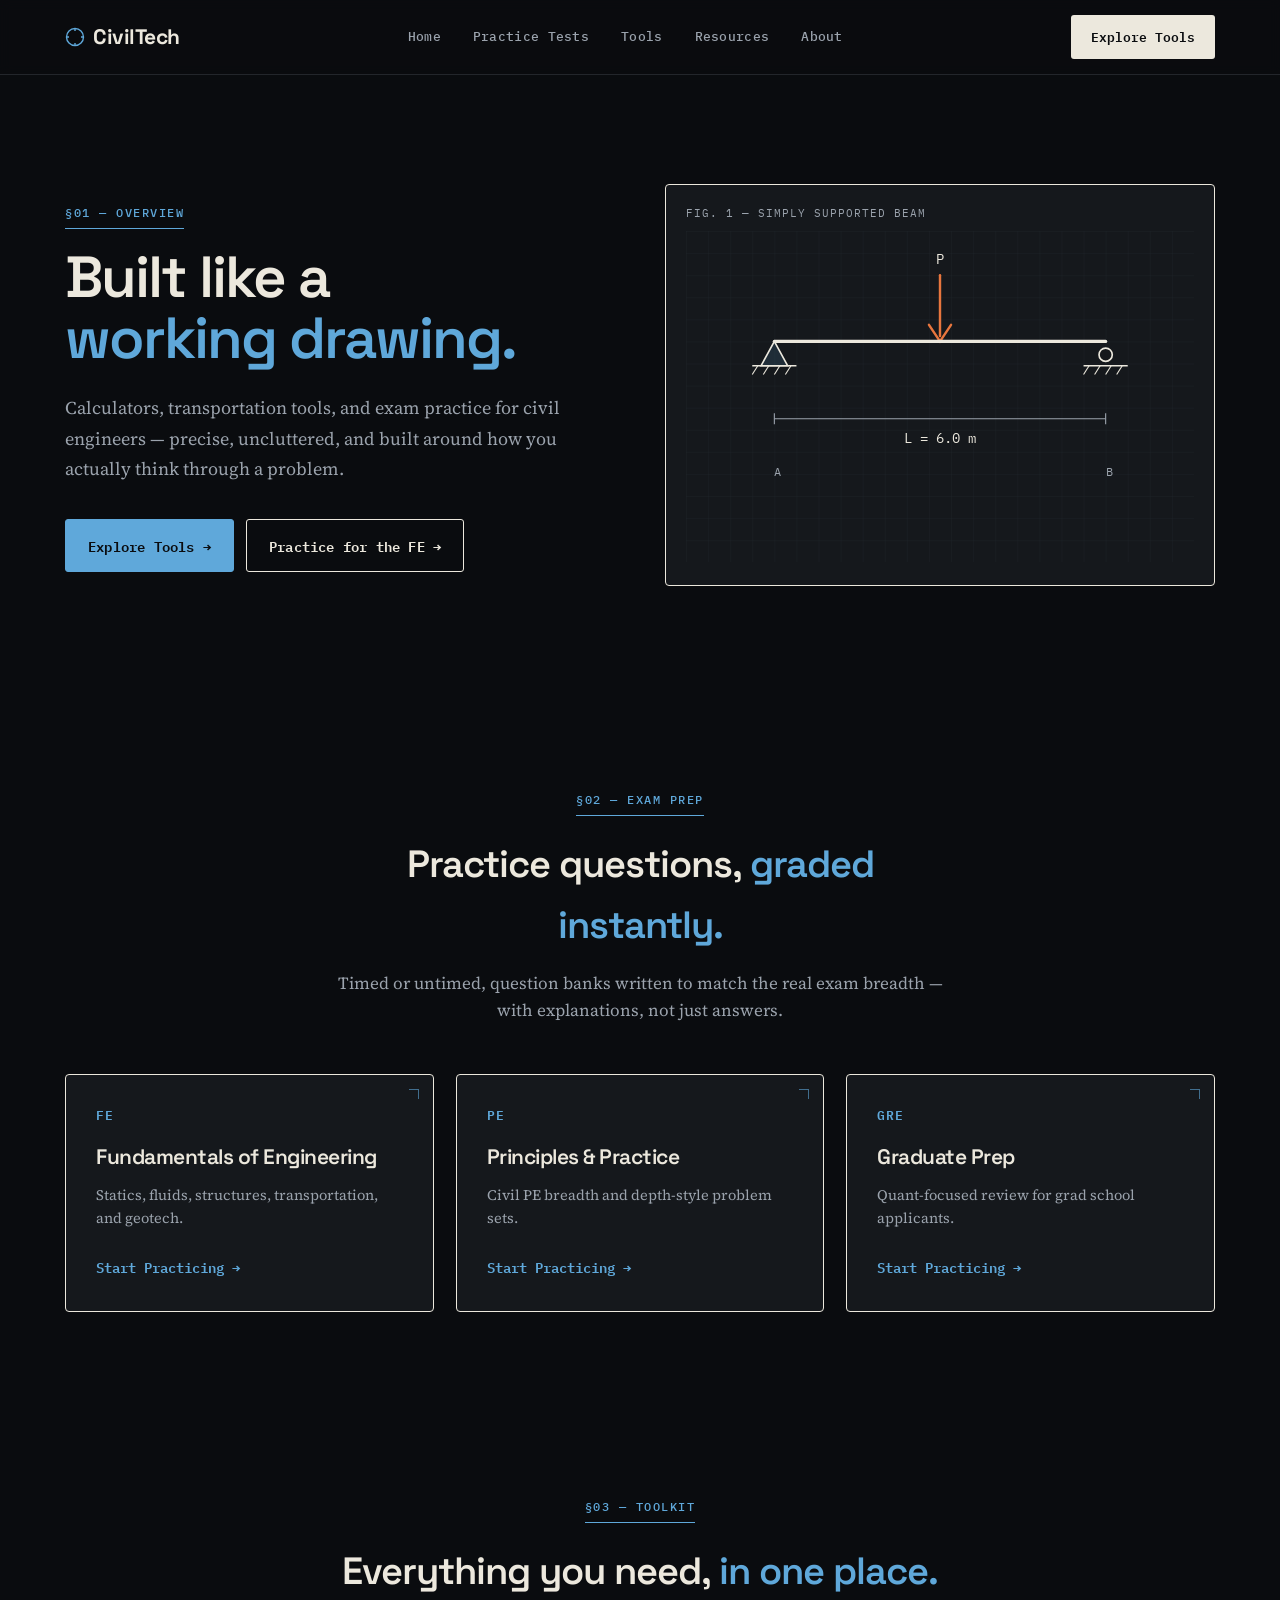
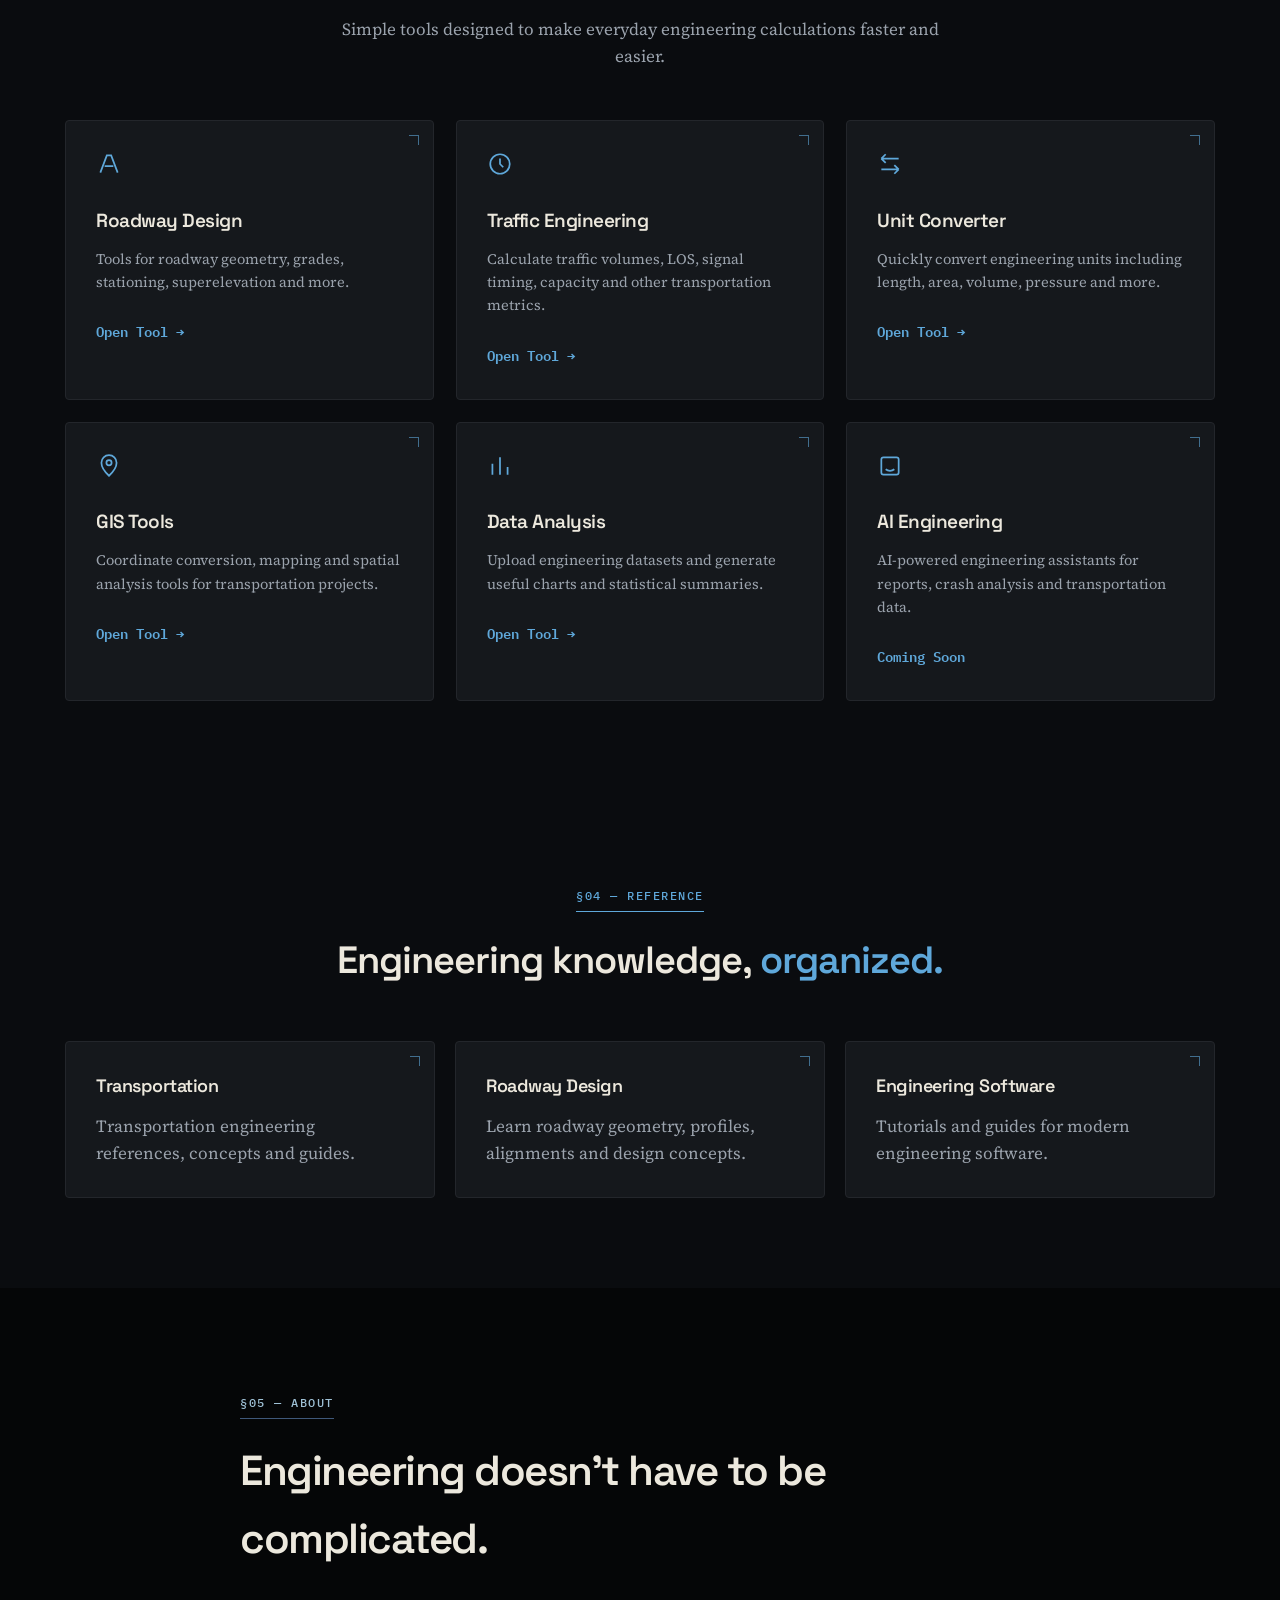
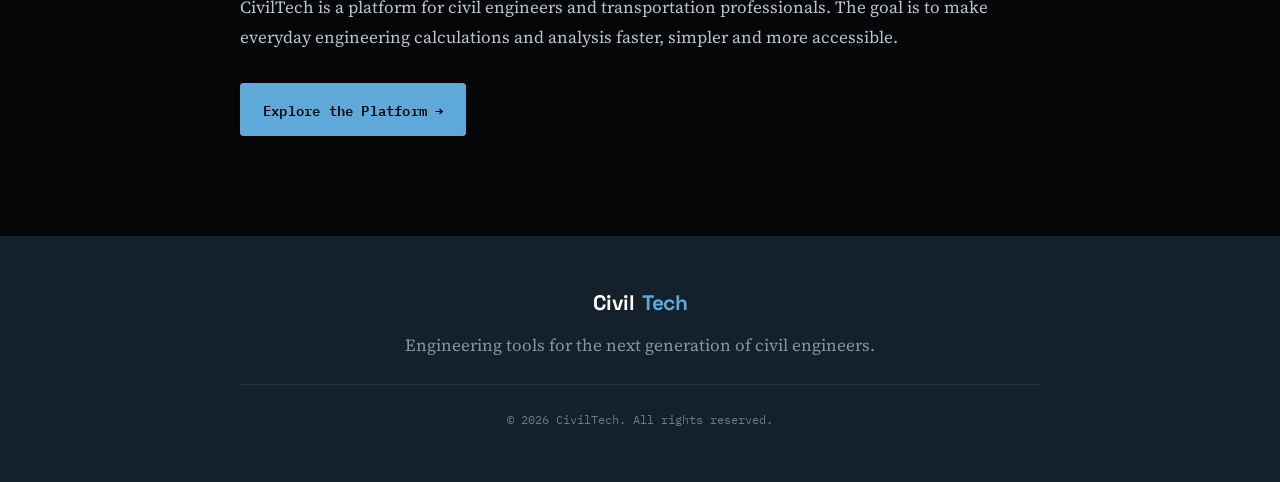
==== index.html @ 999a0d00 "Initial frontend" ====
<!DOCTYPE html>
<html lang="en">
<head>
    <meta charset="UTF-8">
    <meta name="viewport" content="width=device-width, initial-scale=1.0">

    <title>CivilTech — Engineering Tools & Exam Prep</title>

    <link rel="preconnect" href="https://fonts.googleapis.com">
    <link href="https://fonts.googleapis.com/css2?family=Space+Grotesk:wght@500;600;700&family=Source+Serif+4:opsz,wght@8..60,400;8..60,500;8..60,600&family=IBM+Plex+Mono:wght@400;500;600&display=swap" rel="stylesheet">

    <link rel="stylesheet" href="style.css">
</head>

<body>

    <!-- Navigation -->
    <header>
        <nav class="navbar">

            <div class="logo">
                <svg class="logo-mark" width="20" height="20" viewBox="0 0 20 20" fill="none">
                    <circle cx="10" cy="10" r="8.5" stroke="currentColor" stroke-width="1.4"/>
                    <path d="M10 1.5V4M10 16V18.5M1.5 10H4M16 10H18.5" stroke="currentColor" stroke-width="1.4"/>
                </svg>
                CivilTech
            </div>

            <div class="nav-links">
                <a href="#home">Home</a>
                <a href="#tests">Practice Tests</a>
                <a href="#tools">Tools</a>
                <a href="#resources">Resources</a>
                <a href="#about">About</a>
            </div>

            <button class="nav-button" onclick="scrollToTools()">
                Explore Tools
            </button>

        </nav>
    </header>


    <!-- Hero Section -->
    <section class="hero" id="home">

        <div class="hero-content">

            <div class="eyebrow">§01 — Overview</div>

            <h1>
                Built like a
                <br>
                <span>working drawing.</span>
            </h1>

            <p>
                Calculators, transportation tools, and exam practice for
                civil engineers — precise, uncluttered, and built around
                how you actually think through a problem.
            </p>

            <div class="hero-buttons">
                <button class="primary-button" onclick="scrollToTools()">
                    Explore Tools →
                </button>

                <button class="secondary-button" onclick="document.getElementById('tests').scrollIntoView({behavior:'smooth'})">
                    Practice for the FE →
                </button>
            </div>

        </div>

        <!-- Signature element: an animated technical drawing of a
             simply-supported beam under load, drawn in on page load -->
        <div class="hero-drawing">

            <div class="drawing-label">FIG. 1 — SIMPLY SUPPORTED BEAM</div>

            <svg viewBox="0 0 460 300" class="beam-svg" aria-hidden="true">

                <!-- grid backdrop -->
                <defs>
                    <pattern id="gridPattern" width="20" height="20" patternUnits="userSpaceOnUse">
                        <path d="M 20 0 L 0 0 0 20" fill="none" stroke="#20242A" stroke-width="0.6"/>
                    </pattern>
                </defs>
                <rect width="460" height="300" fill="url(#gridPattern)" />

                <!-- load arrow -->
                <g class="load-arrow">
                    <line x1="230" y1="40" x2="230" y2="95" />
                    <path d="M220 85 L230 100 L240 85" fill="none" />
                </g>
                <text x="230" y="30" text-anchor="middle" class="dim-label">P</text>

                <!-- beam -->
                <line x1="80" y1="100" x2="380" y2="100" class="beam-line" />

                <!-- left support (pin) -->
                <path d="M80 100 L68 122 L92 122 Z" class="support" />
                <line x1="60" y1="122" x2="100" y2="122" class="hatch-base" />
                <line x1="65" y1="122" x2="60" y2="130" class="hatch" />
                <line x1="75" y1="122" x2="70" y2="130" class="hatch" />
                <line x1="85" y1="122" x2="80" y2="130" class="hatch" />
                <line x1="95" y1="122" x2="90" y2="130" class="hatch" />

                <!-- right support (roller) -->
                <circle cx="380" cy="112" r="6" class="support-roller" />
                <line x1="360" y1="122" x2="400" y2="122" class="hatch-base" />
                <line x1="365" y1="122" x2="360" y2="130" class="hatch" />
                <line x1="375" y1="122" x2="370" y2="130" class="hatch" />
                <line x1="385" y1="122" x2="380" y2="130" class="hatch" />
                <line x1="395" y1="122" x2="390" y2="130" class="hatch" />

                <!-- dimension line -->
                <g class="dim-line">
                    <line x1="80" y1="170" x2="380" y2="170" />
                    <path d="M80 165 L80 175 M380 165 L380 175" />
                </g>
                <text x="230" y="192" text-anchor="middle" class="dim-label">L = 6.0 m</text>

                <text x="80" y="222" class="dim-label small">A</text>
                <text x="380" y="222" class="dim-label small">B</text>

            </svg>

        </div>

    </section>


    <!-- Practice Tests Section -->
    <section class="tests-section" id="tests">

        <div class="section-title">

            <div class="eyebrow">§02 — Exam Prep</div>

            <h2>
                Practice questions,
                <span>graded instantly.</span>
            </h2>

            <p>
                Timed or untimed, question banks written to match the
                real exam breadth — with explanations, not just answers.
            </p>

        </div>

        <div class="tests-grid">

            <div class="test-card">
                <div class="sheet-corner"></div>
                <div class="test-code">FE</div>
                <h3>Fundamentals of Engineering</h3>
                <p>Statics, fluids, structures, transportation, and geotech.</p>
                <button onclick="window.location.href='practice.html?exam=FE'">
                    Start Practicing →
                </button>
            </div>

            <div class="test-card">
                <div class="sheet-corner"></div>
                <div class="test-code">PE</div>
                <h3>Principles &amp; Practice</h3>
                <p>Civil PE breadth and depth-style problem sets.</p>
                <button onclick="window.location.href='practice.html?exam=PE'">
                    Start Practicing →
                </button>
            </div>

            <div class="test-card">
                <div class="sheet-corner"></div>
                <div class="test-code">GRE</div>
                <h3>Graduate Prep</h3>
                <p>Quant-focused review for grad school applicants.</p>
                <button onclick="window.location.href='practice.html?exam=GRE'">
                    Start Practicing →
                </button>
            </div>

        </div>

    </section>


    <!-- Tools Section -->
    <section class="tools-section" id="tools">

        <div class="section-title">

            <div class="eyebrow">§03 — Toolkit</div>

            <h2>
                Everything you need,
                <span>in one place.</span>
            </h2>

            <p>
                Simple tools designed to make everyday engineering
                calculations faster and easier.
            </p>

        </div>


        <div class="tools-grid">

            <!-- Roadway -->
            <div class="tool-card">
                <div class="sheet-corner"></div>
                <div class="tool-icon">
                    <svg width="26" height="26" viewBox="0 0 24 24" fill="none" stroke="currentColor" stroke-width="1.6"><path d="M4 20L10 4h4l6 16M8 14h8"/></svg>
                </div>
                <h3>Roadway Design</h3>
                <p>
                    Tools for roadway geometry, grades, stationing,
                    superelevation and more.
                </p>
                <button onclick="openTool('Roadway Design')">
                    Open Tool →
                </button>
            </div>

            <!-- Traffic -->
            <div class="tool-card">
                <div class="sheet-corner"></div>
                <div class="tool-icon">
                    <svg width="26" height="26" viewBox="0 0 24 24" fill="none" stroke="currentColor" stroke-width="1.6"><circle cx="12" cy="12" r="9"/><path d="M12 7v5l3 3"/></svg>
                </div>
                <h3>Traffic Engineering</h3>
                <p>
                    Calculate traffic volumes, LOS, signal timing,
                    capacity and other transportation metrics.
                </p>
                <button onclick="openTool('Traffic Engineering')">
                    Open Tool →
                </button>
            </div>

            <!-- Conversions -->
            <div class="tool-card">
                <div class="sheet-corner"></div>
                <div class="tool-icon">
                    <svg width="26" height="26" viewBox="0 0 24 24" fill="none" stroke="currentColor" stroke-width="1.6"><path d="M4 7h16M4 7l4-4M4 7l4 4M20 17H4M20 17l-4-4M20 17l-4 4"/></svg>
                </div>
                <h3>Unit Converter</h3>
                <p>
                    Quickly convert engineering units including
                    length, area, volume, pressure and more.
                </p>
                <button onclick="openTool('Unit Converter')">
                    Open Tool →
                </button>
            </div>

            <!-- GIS -->
            <div class="tool-card">
                <div class="sheet-corner"></div>
                <div class="tool-icon">
                    <svg width="26" height="26" viewBox="0 0 24 24" fill="none" stroke="currentColor" stroke-width="1.6"><path d="M12 21s7-6.5 7-12a7 7 0 10-14 0c0 5.5 7 12 7 12z"/><circle cx="12" cy="9" r="2.4"/></svg>
                </div>
                <h3>GIS Tools</h3>
                <p>
                    Coordinate conversion, mapping and spatial
                    analysis tools for transportation projects.
                </p>
                <button onclick="openTool('GIS Tools')">
                    Open Tool →
                </button>
            </div>

            <!-- Data -->
            <div class="tool-card">
                <div class="sheet-corner"></div>
                <div class="tool-icon">
                    <svg width="26" height="26" viewBox="0 0 24 24" fill="none" stroke="currentColor" stroke-width="1.6"><path d="M5 20V10M12 20V4M19 20v-7"/></svg>
                </div>
                <h3>Data Analysis</h3>
                <p>
                    Upload engineering datasets and generate
                    useful charts and statistical summaries.
                </p>
                <button onclick="openTool('Data Analysis')">
                    Open Tool →
                </button>
            </div>

            <!-- AI -->
            <div class="tool-card">
                <div class="sheet-corner"></div>
                <div class="tool-icon">
                    <svg width="26" height="26" viewBox="0 0 24 24" fill="none" stroke="currentColor" stroke-width="1.6"><rect x="4" y="4" width="16" height="16" rx="2"/><path d="M9 9h.01M15 9h.01M8 15c1.2 1 2.6 1.5 4 1.5s2.8-.5 4-1.5"/></svg>
                </div>
                <h3>AI Engineering</h3>
                <p>
                    AI-powered engineering assistants for reports,
                    crash analysis and transportation data.
                </p>
                <button onclick="openTool('AI Engineering')">
                    Coming Soon
                </button>
            </div>

        </div>

    </section>


    <!-- Resources -->
    <section class="resources" id="resources">

        <div class="section-title">

            <div class="eyebrow">§04 — Reference</div>

            <h2>
                Engineering knowledge,
                <span>organized.</span>
            </h2>

        </div>

        <div class="resource-grid">

            <div class="resource-card">
                <div class="sheet-corner"></div>
                <h3>Transportation</h3>
                <p>
                    Transportation engineering references,
                    concepts and guides.
                </p>
            </div>

            <div class="resource-card">
                <div class="sheet-corner"></div>
                <h3>Roadway Design</h3>
                <p>
                    Learn roadway geometry, profiles,
                    alignments and design concepts.
                </p>
            </div>

            <div class="resource-card">
                <div class="sheet-corner"></div>
                <h3>Engineering Software</h3>
                <p>
                    Tutorials and guides for modern
                    engineering software.
                </p>
            </div>

        </div>

    </section>


    <!-- About -->
    <section class="about" id="about">

        <div>

            <div class="eyebrow eyebrow-light">§05 — About</div>

            <h2>
                Engineering doesn't have
                to be complicated.
            </h2>

            <p>
                CivilTech is a platform for civil engineers and
                transportation professionals. The goal is to make
                everyday engineering calculations and analysis
                faster, simpler and more accessible.
            </p>

            <button class="primary-button" onclick="scrollToTools()">
                Explore the Platform →
            </button>

        </div>

    </section>


    <!-- Footer -->
    <footer>

        <div class="logo">Civil<span>Tech</span></div>

        <p>
            Engineering tools for the next generation of civil engineers.
        </p>

        <div class="footer-line"></div>

        <small>
            © 2026 CivilTech. All rights reserved.
        </small>

    </footer>


    <script src="script.js"></script>

</body>
</html>
---- style.css ----
* {
    margin: 0;
    padding: 0;
    box-sizing: border-box;
}

html {
    scroll-behavior: smooth;
}

:root {
    --paper: #0A0C0F;
    --paper-raised: #15181C;
    --ink: #ECE8DD;
    --blueprint: #5FA8DA;
    --blueprint-tint: rgba(95, 168, 218, 0.14);
    --safety: #E8763E;
    --graphite: #9BA3AD;
    --hairline: #23262B;
    --on-accent: #0A0C0F;

    --font-display: 'Space Grotesk', sans-serif;
    --font-body: 'Source Serif 4', serif;
    --font-mono: 'IBM Plex Mono', monospace;
}

body {
    font-family: var(--font-body);
    background: var(--paper);
    color: var(--ink);
    font-size: 17px;
    line-height: 1.6;
}

h1, h2, h3 {
    font-family: var(--font-display);
    font-weight: 600;
    letter-spacing: -0.5px;
}


/* =========================
   EYEBROW / SECTION MARKS
========================= */

.eyebrow {
    font-family: var(--font-mono);
    font-size: 12px;
    font-weight: 500;
    letter-spacing: 1.5px;
    text-transform: uppercase;

    color: var(--blueprint);

    display: inline-block;
    margin-bottom: 18px;

    padding-bottom: 6px;
    border-bottom: 1.5px solid var(--blueprint);
}

.eyebrow-light {
    color: #9FC1D6;
    border-bottom-color: #3F587A;
}


/* =========================
   NAVIGATION
========================= */

header {
    background: rgba(10, 12, 15, 0.9);
    backdrop-filter: blur(6px);
    border-bottom: 1.5px solid var(--hairline);
    position: sticky;
    top: 0;
    z-index: 100;
}

.navbar {
    max-width: 1200px;
    margin: auto;
    height: 74px;
    display: flex;
    align-items: center;
    justify-content: space-between;
    padding: 0 25px;
}

.logo {
    font-family: var(--font-display);
    font-size: 21px;
    font-weight: 700;
    letter-spacing: -0.5px;
    display: flex;
    align-items: center;
    gap: 8px;
    color: var(--ink);
}

.logo-mark {
    color: var(--blueprint);
}

.logo span {
    color: var(--blueprint);
}

.nav-links {
    display: flex;
    gap: 32px;
}

.nav-links a {
    text-decoration: none;
    color: var(--graphite);
    font-family: var(--font-mono);
    font-size: 13px;
    font-weight: 500;
    letter-spacing: 0.3px;
}

.nav-links a:hover {
    color: var(--blueprint);
}

.nav-button {
    background: var(--ink);
    color: var(--paper);
    border: none;
    border-radius: 3px;
    padding: 11px 20px;
    font-family: var(--font-mono);
    font-size: 13px;
    font-weight: 600;
    cursor: pointer;
}

.nav-button:hover {
    background: var(--blueprint);
}


/* =========================
   HERO
========================= */

.hero {
    max-width: 1200px;
    margin: auto;
    min-height: 620px;
    display: grid;
    grid-template-columns: 1fr 1fr;
    align-items: center;
    gap: 50px;
    padding: 80px 25px;
}

.hero-content {
    max-width: 560px;
}

.hero h1 {
    font-size: 58px;
    line-height: 1.05;
    letter-spacing: -2px;
    margin-bottom: 24px;
    color: var(--ink);
}

.hero h1 span {
    color: var(--blueprint);
}

.hero p {
    color: var(--graphite);
    font-size: 18px;
    line-height: 1.7;
    max-width: 500px;
    margin-bottom: 34px;
}

.hero-buttons {
    display: flex;
    gap: 12px;
    flex-wrap: wrap;
}

.primary-button,
.secondary-button {
    font-family: var(--font-mono);
    padding: 14px 22px;
    border-radius: 3px;
    font-size: 14px;
    font-weight: 600;
    letter-spacing: 0.2px;
    cursor: pointer;
}

.primary-button {
    background: var(--blueprint);
    color: var(--on-accent);
    border: 1.5px solid var(--blueprint);
}

.primary-button:hover {
    background: #7CC0EA;
}

.secondary-button {
    background: transparent;
    color: var(--ink);
    border: 1.5px solid var(--ink);
}

.secondary-button:hover {
    background: var(--ink);
    color: var(--paper);
}


/* =========================
   HERO DRAWING (signature element)
========================= */

.hero-drawing {
    background: var(--paper-raised);
    border: 1.5px solid var(--ink);
    border-radius: 4px;
    padding: 20px 20px 14px;
}

.drawing-label {
    font-family: var(--font-mono);
    font-size: 11px;
    letter-spacing: 1px;
    color: var(--graphite);
    margin-bottom: 8px;
}

.beam-svg {
    width: 100%;
    height: auto;
}

.beam-line {
    stroke: var(--ink);
    stroke-width: 3;
    stroke-linecap: round;
    stroke-dasharray: 300;
    stroke-dashoffset: 300;
    animation: drawLine 1.1s ease-out forwards;
}

.support {
    fill: var(--blueprint-tint);
    stroke: var(--ink);
    stroke-width: 1.5;
}

.support-roller {
    fill: var(--paper-raised);
    stroke: var(--ink);
    stroke-width: 1.5;
}

.hatch-base {
    stroke: var(--ink);
    stroke-width: 1.5;
}

.hatch {
    stroke: var(--ink);
    stroke-width: 1;
}

.dim-line line,
.dim-line path {
    stroke: var(--graphite);
    stroke-width: 1;
    fill: none;
}

.dim-label {
    font-family: var(--font-mono);
    font-size: 13px;
    fill: var(--ink);
}

.dim-label.small {
    font-size: 11px;
    fill: var(--graphite);
}

.load-arrow line,
.load-arrow path {
    stroke: var(--safety);
    stroke-width: 2.2;
    stroke-linecap: round;
}

.load-arrow {
    animation: pulseArrow 2.2s ease-in-out infinite;
}

@keyframes drawLine {
    to { stroke-dashoffset: 0; }
}

@keyframes pulseArrow {
    0%, 100% { opacity: 1; }
    50% { opacity: 0.55; }
}

@media (prefers-reduced-motion: reduce) {
    .beam-line { animation: none; stroke-dashoffset: 0; }
    .load-arrow { animation: none; }
}


/* =========================
   SECTION SHARED
========================= */

.tests-section,
.tools-section,
.resources {
    max-width: 1200px;
    margin: auto;
    padding: 90px 25px;
}

.section-title {
    text-align: center;
    max-width: 640px;
    margin: 0 auto 50px;
}

.section-title h2 {
    font-size: 38px;
    letter-spacing: -1px;
    margin-bottom: 14px;
    color: var(--ink);
}

.section-title h2 span {
    color: var(--blueprint);
}

.section-title p {
    color: var(--graphite);
    line-height: 1.6;
}


/* =========================
   SHEET CORNER MARK (shared card device)
========================= */

.sheet-corner {
    position: absolute;
    top: 14px;
    right: 14px;
    width: 10px;
    height: 10px;
    border-top: 1.5px solid var(--blueprint);
    border-right: 1.5px solid var(--blueprint);
    opacity: 0.6;
}


/* =========================
   TESTS
========================= */

.tests-grid {
    display: grid;
    grid-template-columns: repeat(3, 1fr);
    gap: 22px;
}

.test-card {
    position: relative;
    background: var(--paper-raised);
    border: 1.5px solid var(--ink);
    border-radius: 4px;
    padding: 30px;
    transition: 0.2s;
}

.test-card:hover {
    transform: translateY(-4px);
    box-shadow: 4px 4px 0 var(--blueprint);
}

.test-code {
    font-family: var(--font-mono);
    font-size: 13px;
    font-weight: 600;
    color: var(--blueprint);
    letter-spacing: 1px;
    margin-bottom: 14px;
}

.test-card h3 {
    font-size: 21px;
    margin-bottom: 10px;
    color: var(--ink);
}

.test-card p {
    color: var(--graphite);
    font-size: 14.5px;
    line-height: 1.6;
    margin-bottom: 24px;
}

.test-card button {
    font-family: var(--font-mono);
    background: none;
    border: none;
    color: var(--blueprint);
    font-weight: 600;
    font-size: 13.5px;
    cursor: pointer;
    padding: 0;
}


/* =========================
   TOOL CARDS
========================= */

.tools-grid {
    display: grid;
    grid-template-columns: repeat(3, 1fr);
    gap: 22px;
}

.tool-card {
    position: relative;
    background: var(--paper-raised);
    border: 1.5px solid var(--hairline);
    border-radius: 4px;
    padding: 30px;
    transition: 0.2s;
}

.tool-card:hover {
    border-color: var(--ink);
    transform: translateY(-4px);
    box-shadow: 4px 4px 0 var(--hairline);
}

.tool-icon {
    color: var(--blueprint);
    margin-bottom: 20px;
}

.tool-card h3 {
    font-size: 19px;
    margin-bottom: 12px;
    color: var(--ink);
}

.tool-card p {
    color: var(--graphite);
    line-height: 1.6;
    font-size: 14.5px;
    margin-bottom: 24px;
}

.tool-card button {
    font-family: var(--font-mono);
    background: none;
    border: none;
    color: var(--blueprint);
    font-weight: 600;
    font-size: 13.5px;
    cursor: pointer;
    padding: 0;
}


/* =========================
   RESOURCES
========================= */

.resource-grid {
    display: grid;
    grid-template-columns: repeat(3, 1fr);
    gap: 20px;
}

.resource-card {
    position: relative;
    background: var(--paper-raised);
    border: 1.5px solid var(--hairline);
    border-radius: 4px;
    padding: 30px;
}

.resource-card h3 {
    font-size: 18px;
    margin-bottom: 12px;
    color: var(--ink);
}

.resource-card p {
    color: var(--graphite);
    line-height: 1.6;
}


/* =========================
   ABOUT
========================= */

.about {
    background: #050607;
    color: var(--ink);
    padding: 100px 25px;
}

.about > div {
    max-width: 800px;
    margin: auto;
}

.about h2 {
    font-size: 42px;
    letter-spacing: -1.5px;
    margin-bottom: 20px;
}

.about p {
    color: #B9C4D0;
    line-height: 1.8;
    font-size: 17px;
    margin-bottom: 30px;
}


/* =========================
   FOOTER
========================= */

footer {
    background: #14202C;
    color: white;
    padding: 50px 25px;
    text-align: center;
}

footer .logo {
    justify-content: center;
    color: white;
}

footer p {
    color: #8993a4;
    margin: 12px 0 25px;
    font-family: var(--font-body);
}

.footer-line {
    height: 1px;
    background: #293241;
    max-width: 800px;
    margin: auto auto 20px;
}

footer small {
    color: #6e7888;
    font-family: var(--font-mono);
    font-size: 12px;
}


/* =========================
   MOBILE
========================= */

@media (max-width: 850px) {

    .nav-links {
        display: none;
    }

    .hero {
        grid-template-columns: 1fr;
        padding-top: 50px;
    }

    .hero h1 {
        font-size: 42px;
    }

    .tests-grid,
    .tools-grid,
    .resource-grid {
        grid-template-columns: 1fr;
    }

    .hero-drawing {
        margin-top: 20px;
    }
}
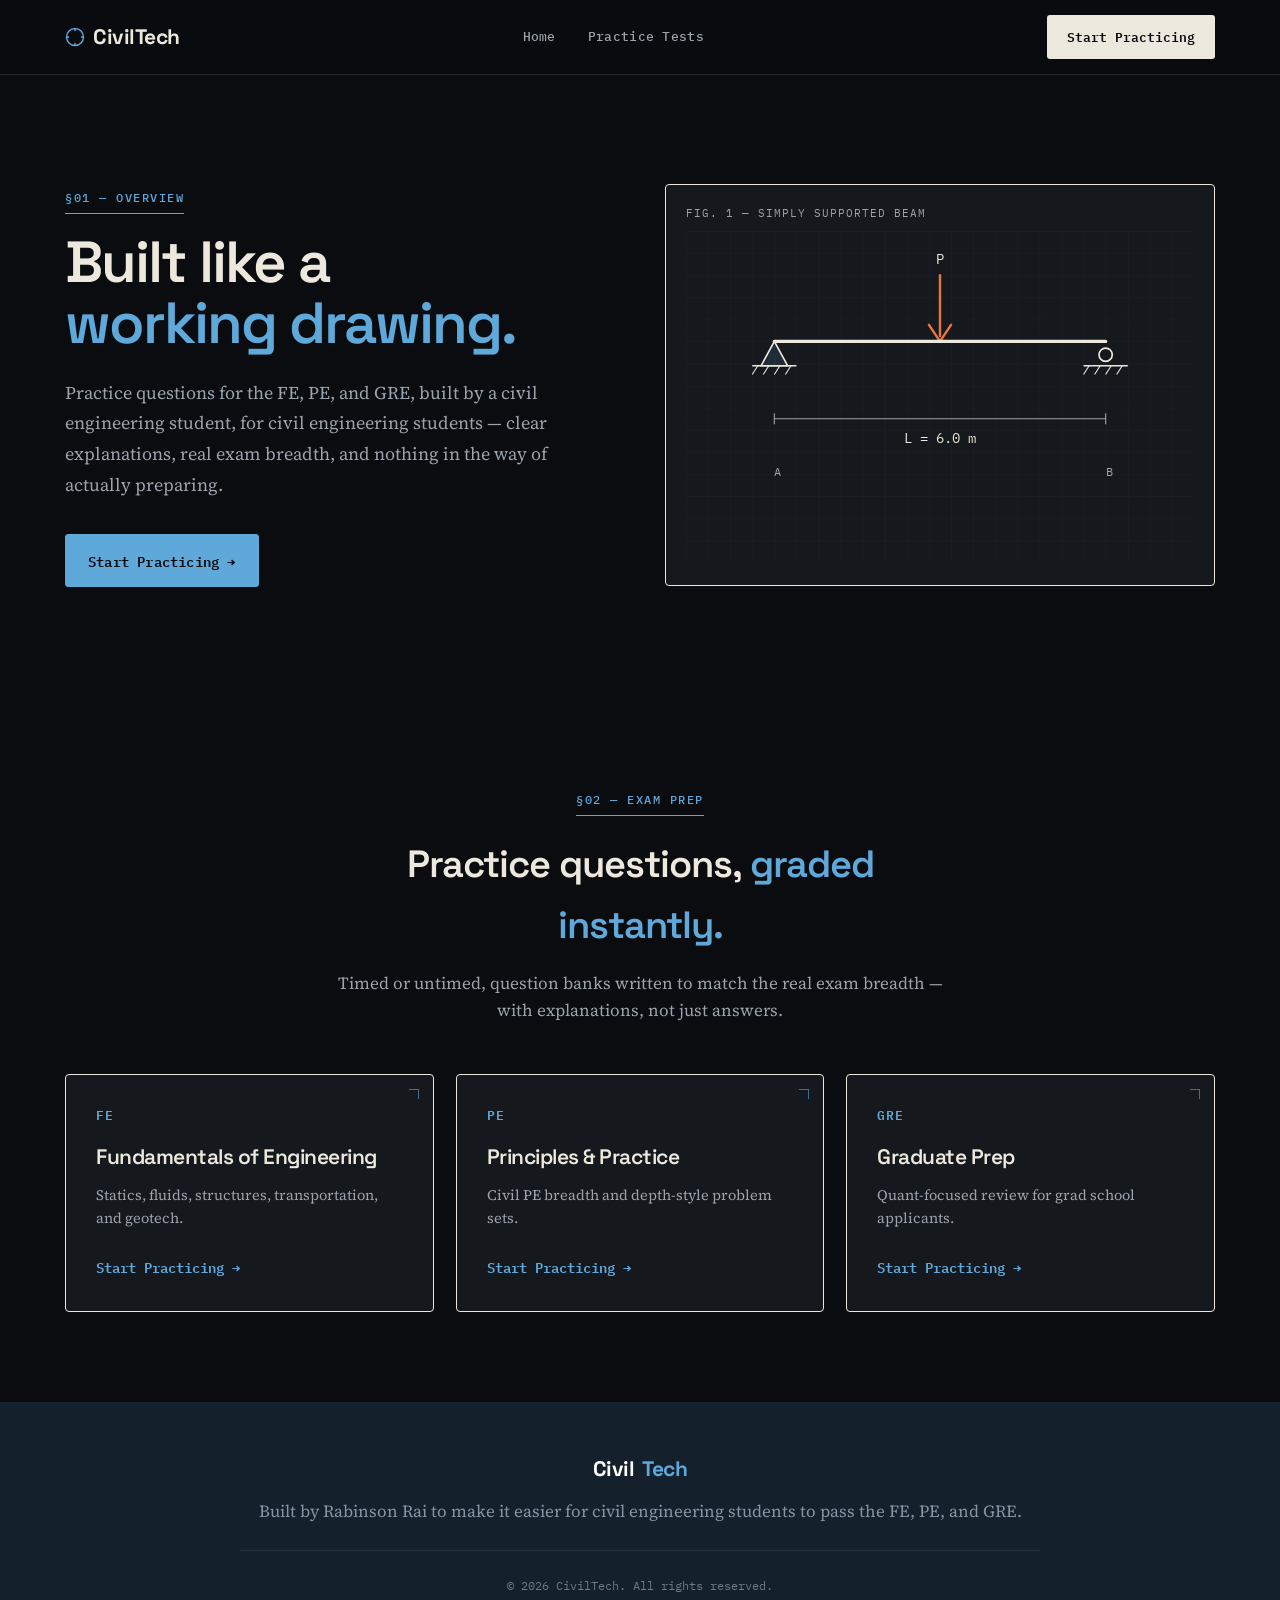
==== commit 9374d737: "Simplify homepage to FE/PE/GRE tests only, clear out unused script.js functions" ====
--- a/index.html
+++ b/index.html
@@ -4,7 +4,7 @@
     <meta charset="UTF-8">
     <meta name="viewport" content="width=device-width, initial-scale=1.0">
 
-    <title>CivilTech — Engineering Tools & Exam Prep</title>
+    <title>Civil Engineering Test Prep</title>
 
     <link rel="preconnect" href="https://fonts.googleapis.com">
     <link href="https://fonts.googleapis.com/css2?family=Space+Grotesk:wght@500;600;700&family=Source+Serif+4:opsz,wght@8..60,400;8..60,500;8..60,600&family=IBM+Plex+Mono:wght@400;500;600&display=swap" rel="stylesheet">
@@ -29,13 +29,10 @@
             <div class="nav-links">
                 <a href="#home">Home</a>
                 <a href="#tests">Practice Tests</a>
-                <a href="#tools">Tools</a>
-                <a href="#resources">Resources</a>
-                <a href="#about">About</a>
-            </div>
-
-            <button class="nav-button" onclick="scrollToTools()">
-                Explore Tools
+            </div>
+
+            <button class="nav-button" onclick="document.getElementById('tests').scrollIntoView({behavior:'smooth'})">
+                Start Practicing
             </button>
 
         </nav>
@@ -56,18 +53,15 @@
             </h1>
 
             <p>
-                Calculators, transportation tools, and exam practice for
-                civil engineers — precise, uncluttered, and built around
-                how you actually think through a problem.
+                Practice questions for the FE, PE, and GRE, built by a
+                civil engineering student, for civil engineering students —
+                clear explanations, real exam breadth, and nothing in
+                the way of actually preparing.
             </p>
 
             <div class="hero-buttons">
-                <button class="primary-button" onclick="scrollToTools()">
-                    Explore Tools →
-                </button>
-
-                <button class="secondary-button" onclick="document.getElementById('tests').scrollIntoView({behavior:'smooth'})">
-                    Practice for the FE →
+                <button class="primary-button" onclick="document.getElementById('tests').scrollIntoView({behavior:'smooth'})">
+                    Start Practicing →
                 </button>
             </div>
 
@@ -188,212 +182,14 @@
     </section>
 
 
-    <!-- Tools Section -->
-    <section class="tools-section" id="tools">
-
-        <div class="section-title">
-
-            <div class="eyebrow">§03 — Toolkit</div>
-
-            <h2>
-                Everything you need,
-                <span>in one place.</span>
-            </h2>
-
-            <p>
-                Simple tools designed to make everyday engineering
-                calculations faster and easier.
-            </p>
-
-        </div>
-
-
-        <div class="tools-grid">
-
-            <!-- Roadway -->
-            <div class="tool-card">
-                <div class="sheet-corner"></div>
-                <div class="tool-icon">
-                    <svg width="26" height="26" viewBox="0 0 24 24" fill="none" stroke="currentColor" stroke-width="1.6"><path d="M4 20L10 4h4l6 16M8 14h8"/></svg>
-                </div>
-                <h3>Roadway Design</h3>
-                <p>
-                    Tools for roadway geometry, grades, stationing,
-                    superelevation and more.
-                </p>
-                <button onclick="openTool('Roadway Design')">
-                    Open Tool →
-                </button>
-            </div>
-
-            <!-- Traffic -->
-            <div class="tool-card">
-                <div class="sheet-corner"></div>
-                <div class="tool-icon">
-                    <svg width="26" height="26" viewBox="0 0 24 24" fill="none" stroke="currentColor" stroke-width="1.6"><circle cx="12" cy="12" r="9"/><path d="M12 7v5l3 3"/></svg>
-                </div>
-                <h3>Traffic Engineering</h3>
-                <p>
-                    Calculate traffic volumes, LOS, signal timing,
-                    capacity and other transportation metrics.
-                </p>
-                <button onclick="openTool('Traffic Engineering')">
-                    Open Tool →
-                </button>
-            </div>
-
-            <!-- Conversions -->
-            <div class="tool-card">
-                <div class="sheet-corner"></div>
-                <div class="tool-icon">
-                    <svg width="26" height="26" viewBox="0 0 24 24" fill="none" stroke="currentColor" stroke-width="1.6"><path d="M4 7h16M4 7l4-4M4 7l4 4M20 17H4M20 17l-4-4M20 17l-4 4"/></svg>
-                </div>
-                <h3>Unit Converter</h3>
-                <p>
-                    Quickly convert engineering units including
-                    length, area, volume, pressure and more.
-                </p>
-                <button onclick="openTool('Unit Converter')">
-                    Open Tool →
-                </button>
-            </div>
-
-            <!-- GIS -->
-            <div class="tool-card">
-                <div class="sheet-corner"></div>
-                <div class="tool-icon">
-                    <svg width="26" height="26" viewBox="0 0 24 24" fill="none" stroke="currentColor" stroke-width="1.6"><path d="M12 21s7-6.5 7-12a7 7 0 10-14 0c0 5.5 7 12 7 12z"/><circle cx="12" cy="9" r="2.4"/></svg>
-                </div>
-                <h3>GIS Tools</h3>
-                <p>
-                    Coordinate conversion, mapping and spatial
-                    analysis tools for transportation projects.
-                </p>
-                <button onclick="openTool('GIS Tools')">
-                    Open Tool →
-                </button>
-            </div>
-
-            <!-- Data -->
-            <div class="tool-card">
-                <div class="sheet-corner"></div>
-                <div class="tool-icon">
-                    <svg width="26" height="26" viewBox="0 0 24 24" fill="none" stroke="currentColor" stroke-width="1.6"><path d="M5 20V10M12 20V4M19 20v-7"/></svg>
-                </div>
-                <h3>Data Analysis</h3>
-                <p>
-                    Upload engineering datasets and generate
-                    useful charts and statistical summaries.
-                </p>
-                <button onclick="openTool('Data Analysis')">
-                    Open Tool →
-                </button>
-            </div>
-
-            <!-- AI -->
-            <div class="tool-card">
-                <div class="sheet-corner"></div>
-                <div class="tool-icon">
-                    <svg width="26" height="26" viewBox="0 0 24 24" fill="none" stroke="currentColor" stroke-width="1.6"><rect x="4" y="4" width="16" height="16" rx="2"/><path d="M9 9h.01M15 9h.01M8 15c1.2 1 2.6 1.5 4 1.5s2.8-.5 4-1.5"/></svg>
-                </div>
-                <h3>AI Engineering</h3>
-                <p>
-                    AI-powered engineering assistants for reports,
-                    crash analysis and transportation data.
-                </p>
-                <button onclick="openTool('AI Engineering')">
-                    Coming Soon
-                </button>
-            </div>
-
-        </div>
-
-    </section>
-
-
-    <!-- Resources -->
-    <section class="resources" id="resources">
-
-        <div class="section-title">
-
-            <div class="eyebrow">§04 — Reference</div>
-
-            <h2>
-                Engineering knowledge,
-                <span>organized.</span>
-            </h2>
-
-        </div>
-
-        <div class="resource-grid">
-
-            <div class="resource-card">
-                <div class="sheet-corner"></div>
-                <h3>Transportation</h3>
-                <p>
-                    Transportation engineering references,
-                    concepts and guides.
-                </p>
-            </div>
-
-            <div class="resource-card">
-                <div class="sheet-corner"></div>
-                <h3>Roadway Design</h3>
-                <p>
-                    Learn roadway geometry, profiles,
-                    alignments and design concepts.
-                </p>
-            </div>
-
-            <div class="resource-card">
-                <div class="sheet-corner"></div>
-                <h3>Engineering Software</h3>
-                <p>
-                    Tutorials and guides for modern
-                    engineering software.
-                </p>
-            </div>
-
-        </div>
-
-    </section>
-
-
-    <!-- About -->
-    <section class="about" id="about">
-
-        <div>
-
-            <div class="eyebrow eyebrow-light">§05 — About</div>
-
-            <h2>
-                Engineering doesn't have
-                to be complicated.
-            </h2>
-
-            <p>
-                CivilTech is a platform for civil engineers and
-                transportation professionals. The goal is to make
-                everyday engineering calculations and analysis
-                faster, simpler and more accessible.
-            </p>
-
-            <button class="primary-button" onclick="scrollToTools()">
-                Explore the Platform →
-            </button>
-
-        </div>
-
-    </section>
-
-
     <!-- Footer -->
     <footer>
 
         <div class="logo">Civil<span>Tech</span></div>
 
         <p>
-            Engineering tools for the next generation of civil engineers.
+            Built by Rabinson Rai to make it easier for civil engineering
+            students to pass the FE, PE, and GRE.
         </p>
 
         <div class="footer-line"></div>
@@ -408,4 +204,4 @@
     <script src="script.js"></script>
 
 </body>
-</html>
+</html>
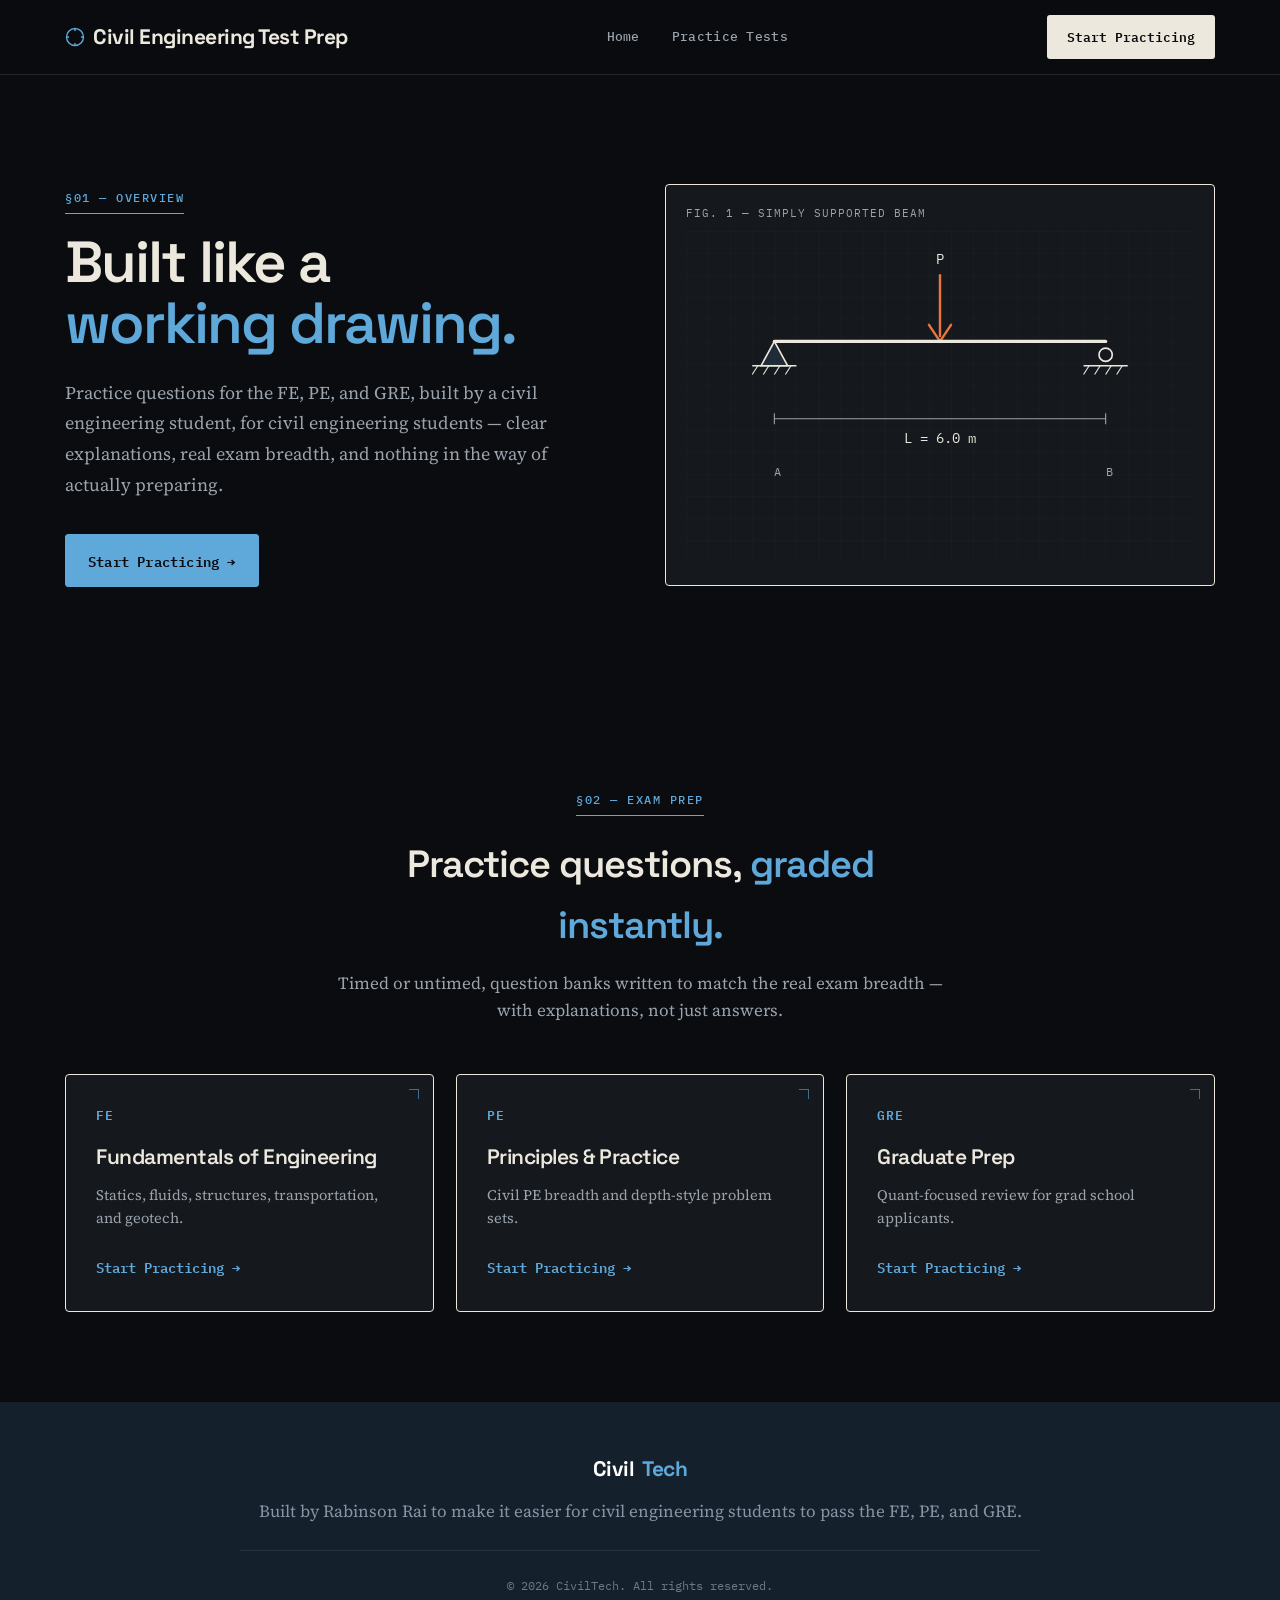
==== commit 83a0ebf8: "Simplify homepage to FE/PE/GRE tests only, clear out unused script.js functions" ====
--- a/index.html
+++ b/index.html
@@ -23,7 +23,7 @@
                     <circle cx="10" cy="10" r="8.5" stroke="currentColor" stroke-width="1.4"/>
                     <path d="M10 1.5V4M10 16V18.5M1.5 10H4M16 10H18.5" stroke="currentColor" stroke-width="1.4"/>
                 </svg>
-                CivilTech
+                Civil Engineering Test Prep
             </div>
 
             <div class="nav-links">
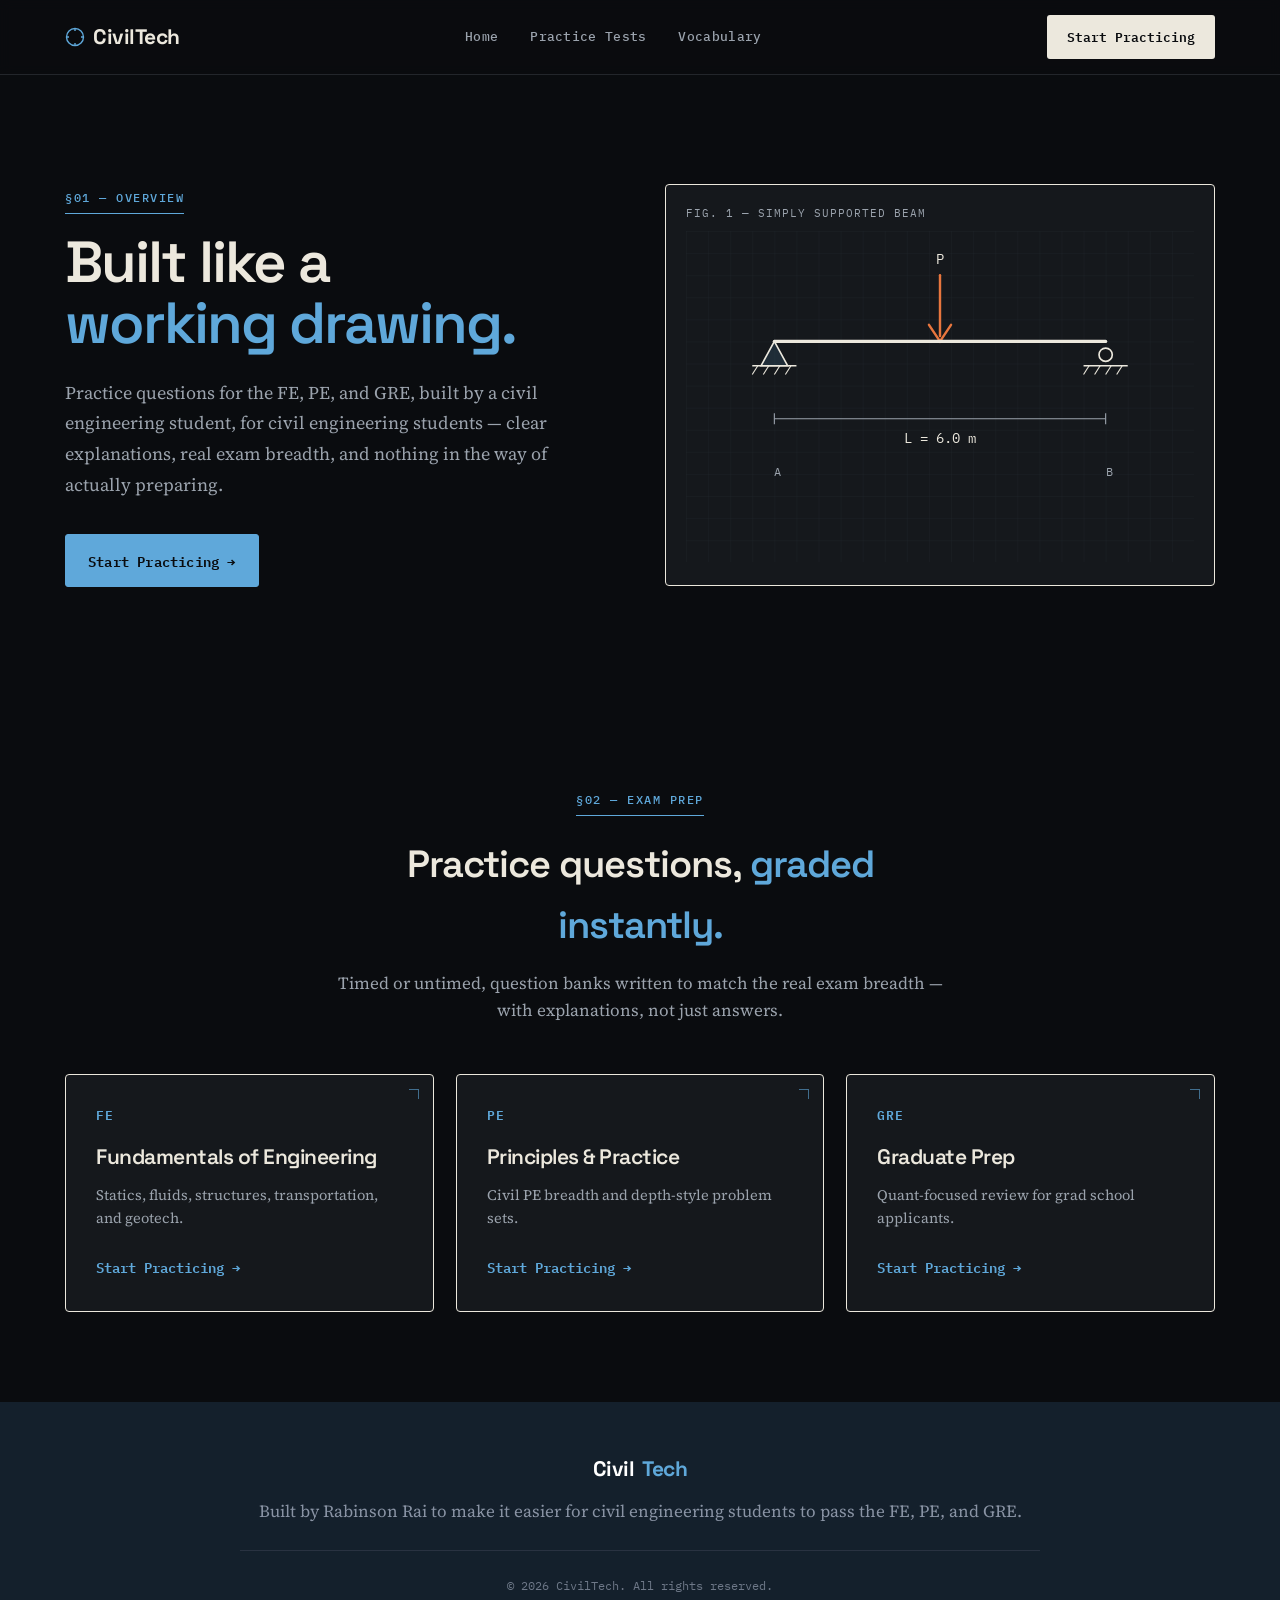
==== commit 1aeaee4b: "Add vocabulary flashcard page" ====
--- a/index.html
+++ b/index.html
@@ -23,12 +23,13 @@
                     <circle cx="10" cy="10" r="8.5" stroke="currentColor" stroke-width="1.4"/>
                     <path d="M10 1.5V4M10 16V18.5M1.5 10H4M16 10H18.5" stroke="currentColor" stroke-width="1.4"/>
                 </svg>
-                Civil Engineering Test Prep
+                CivilTech
             </div>
 
             <div class="nav-links">
                 <a href="#home">Home</a>
                 <a href="#tests">Practice Tests</a>
+                <a href="vocab.html">Vocabulary</a>
             </div>
 
             <button class="nav-button" onclick="document.getElementById('tests').scrollIntoView({behavior:'smooth'})">
@@ -204,4 +205,4 @@
     <script src="script.js"></script>
 
 </body>
-</html>+</html>
